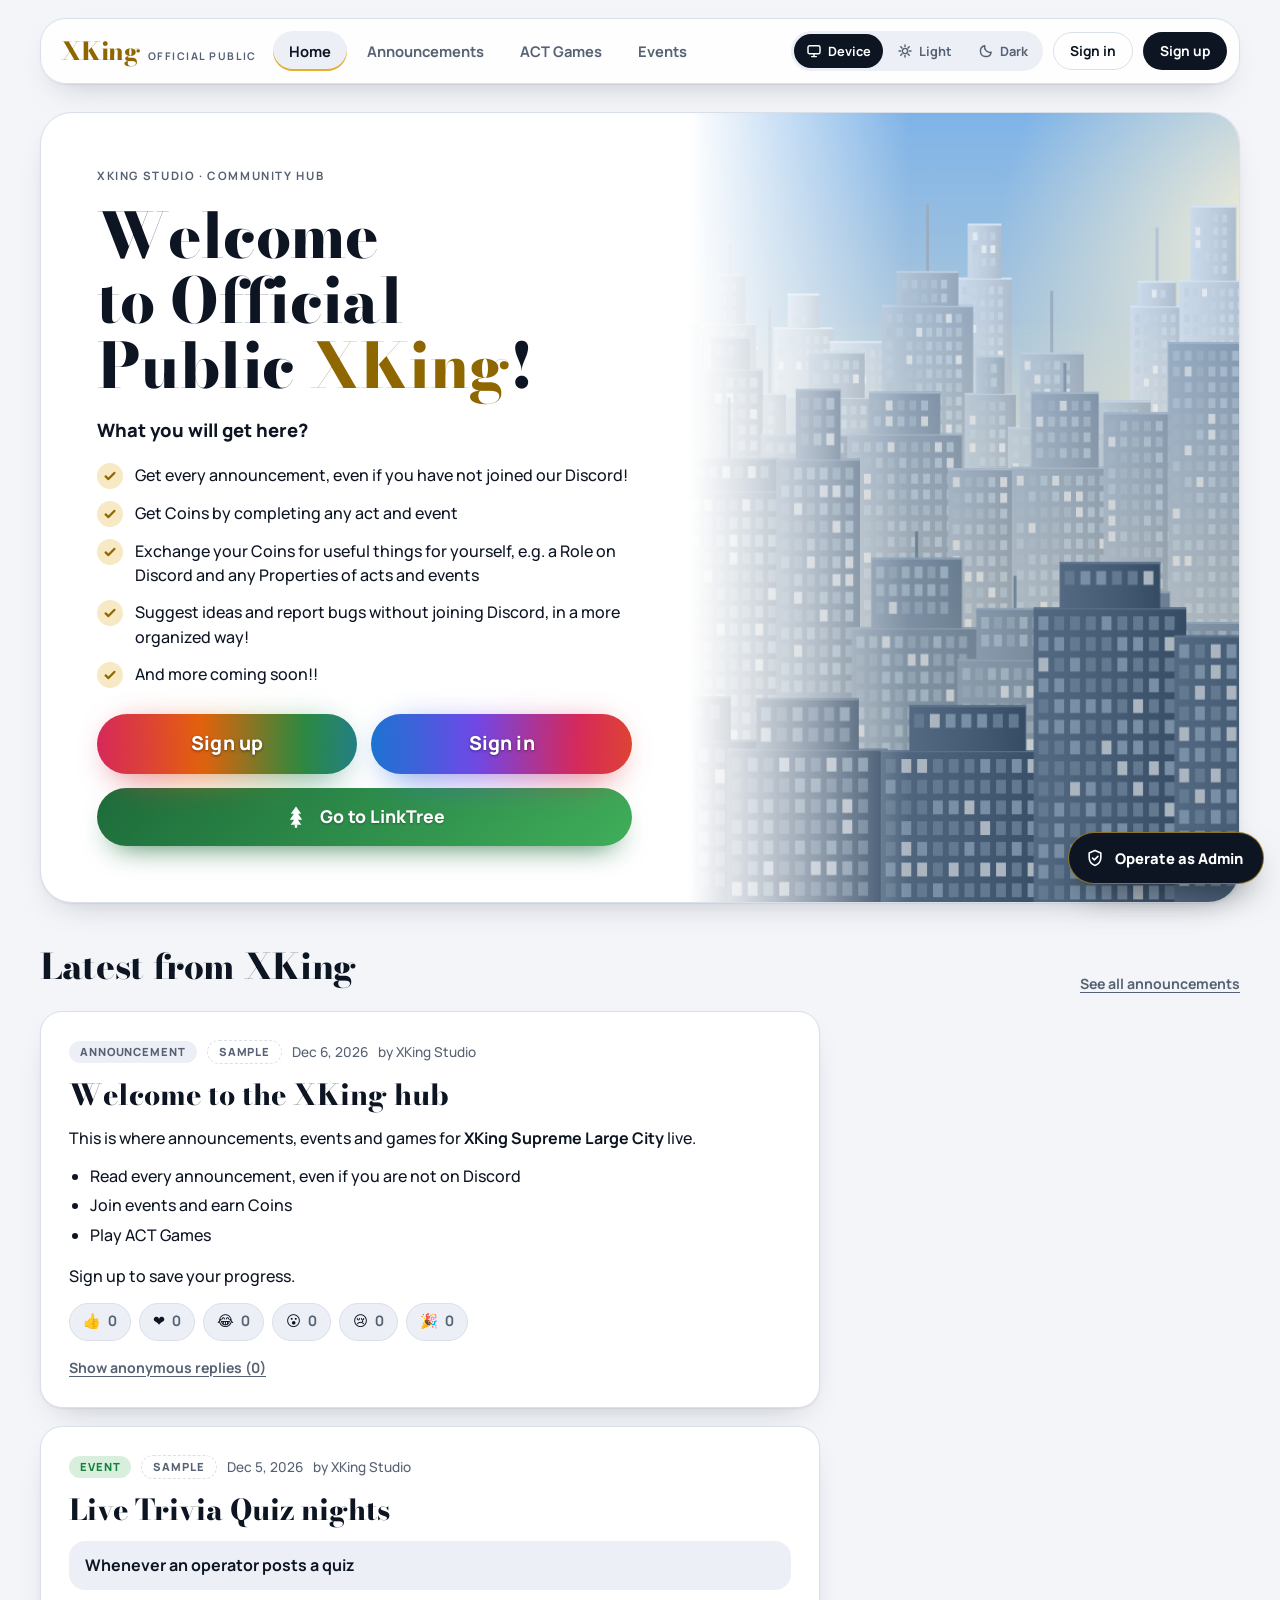
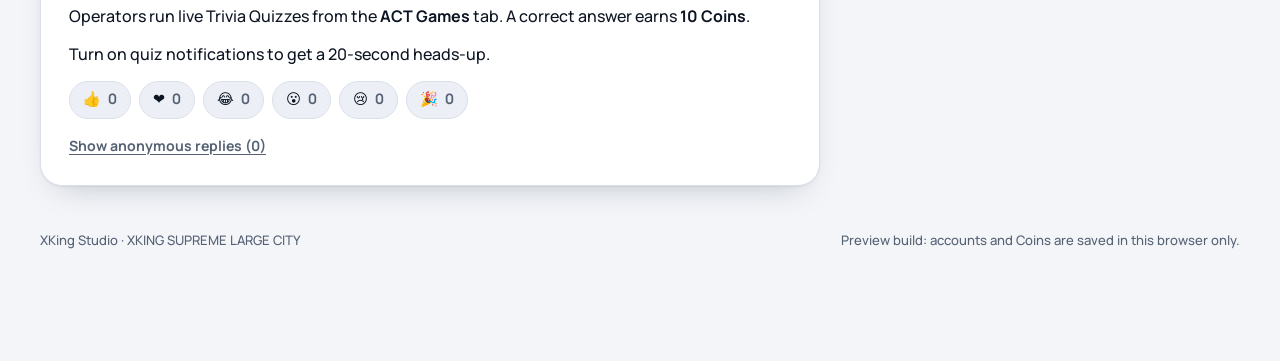
==== index.html @ 58762aed "Add files via upload" ====
<!doctype html>
<html lang="en">
<head>
<meta charset="utf-8">
<meta name="viewport" content="width=device-width, initial-scale=1, viewport-fit=cover">
<title>XKing Official Public</title>
<script>try{var t=localStorage.getItem('xk1.theme');if(t==='light'||t==='dark')document.documentElement.setAttribute('data-theme',t)}catch(e){}</script>
<link rel="preconnect" href="https://fonts.googleapis.com">
<link rel="preconnect" href="https://fonts.gstatic.com" crossorigin>
<link rel="stylesheet" href="https://fonts.googleapis.com/css2?family=Bodoni+Moda:opsz,wght@6..96,700;6..96,800&family=Manrope:wght@500;600;700;800&display=swap">
<link rel="stylesheet" href="style.css">
</head>
<body>
<div class="wrap">
  <header class="topbar">
    <a class="brand" href="index.html"><span class="gold">XKing</span><small>Official Public</small></a>
    <nav class="nav" id="nav" aria-label="Main"></nav>
    <div class="topbar-right">
      <div id="themeHost"></div>
      <div class="acct" id="acctArea"></div>
    </div>
  </header>
  <main id="view" tabindex="-1"></main>
  <footer class="foot">
    <span>XKing Studio &middot; XKING SUPREME LARGE CITY</span>
    <span>Preview build: accounts and Coins are saved in this browser only.</span>
  </footer>
</div>
<script src="app.js"></script>
<script src="home.js"></script>
</body>
</html>
---- style.css ----
/* XKing Core - Layout: a floating sticky top bar over one 1120px column.
   Guest home is a split hero (copy left, city skyline right). The dashboard is a greeting strip,
   tabs, then stacked cards. Pill buttons, 22px cards, hairline borders, soft shadows. */

:root {
  --bg: #F3F5F9;
  --surface: #FFFFFF;
  --surface-2: #ECEFF5;
  --fg: #0D1523;
  --muted: #566274;
  --line: #DAE0EA;
  --gold: #8F6700;
  --gold-fill: #E3B02A;
  --primary: #0D1523;
  --on-primary: #FFFFFF;
  --ok: #17803F;
  --bad: #C0283A;
  --on-ok: #FFFFFF;
  --on-bad: #FFFFFF;
  --tree-a: #1D6B3A;
  --tree-b: #3FAE5A;
  --shadow: 0 1px 2px rgba(13, 21, 35, .06), 0 14px 34px -18px rgba(13, 21, 35, .28);

  --f-display: "Bodoni Moda", "Didot", "Bodoni 72", Georgia, serif;
  --f-body: "Manrope", "Segoe UI", system-ui, -apple-system, "Helvetica Neue", Arial, sans-serif;
  --r-card: 22px;
  --r-field: 14px;
}
@media (prefers-color-scheme: dark) {
  :root:not([data-theme="light"]) {
    --bg: #090E16;
    --surface: #121A26;
    --surface-2: #1A2433;
    --fg: #F2F0EA;
    --muted: #9AA6B6;
    --line: #243247;
    --gold: #E4B63A;
    --gold-fill: #E4B63A;
    --primary: #E4B63A;
    --on-primary: #1A1405;
    --ok: #4FD08A;
    --on-ok: #04200F;
    --on-bad: #2A0509;
    --bad: #FF6B77;
    --tree-a: #1E7A43;
    --tree-b: #43B85C;
    --shadow: 0 1px 2px rgba(0, 0, 0, .4), 0 18px 40px -20px rgba(0, 0, 0, .7);
    color-scheme: dark;
  }
}
:root[data-theme="dark"] {
  --bg: #090E16;
  --surface: #121A26;
  --surface-2: #1A2433;
  --fg: #F2F0EA;
  --muted: #9AA6B6;
  --line: #243247;
  --gold: #E4B63A;
  --gold-fill: #E4B63A;
  --primary: #E4B63A;
  --on-primary: #1A1405;
  --ok: #4FD08A;
    --on-ok: #04200F;
    --on-bad: #2A0509;
  --bad: #FF6B77;
  --tree-a: #1E7A43;
  --tree-b: #43B85C;
  --shadow: 0 1px 2px rgba(0, 0, 0, .4), 0 18px 40px -20px rgba(0, 0, 0, .7);
  color-scheme: dark;
}

* { box-sizing: border-box; }
html { -webkit-text-size-adjust: 100%; }
body {
  margin: 0;
  background: var(--bg);
  color: var(--fg);
  font: 500 16px/1.55 var(--f-body);
  padding-block: 18px 110px;
  padding-left: max(16px, env(safe-area-inset-left, 0px));
  padding-right: max(16px, env(safe-area-inset-right, 0px));
  transition: background .3s, color .3s;
}
body::before {
  content: "";
  position: fixed;
  inset: 0 0 auto;
  height: env(safe-area-inset-top, 0px);
  z-index: 70;
  background: var(--bg);
}
a { color: inherit; }
h1, h2, h3, h4, h5, h6 { margin: 0; text-wrap: balance; }
p { margin: 0; }
button, input, select, textarea { font: inherit; color: inherit; }
:focus-visible { outline: 3px solid var(--gold-fill); outline-offset: 2px; }
[hidden] { display: none !important; }
.display { font-family: var(--f-display); font-weight: 800; letter-spacing: -.01em; }
.gold { color: var(--gold); }
.muted { color: var(--muted); }
.wrap { width: 100%; max-width: 1200px; margin: 0 auto; }
.sr-only { position: absolute; width: 1px; height: 1px; overflow: hidden; clip: rect(0 0 0 0); white-space: nowrap; }
.eyebrow { font: 700 .72rem/1.3 var(--f-body); letter-spacing: .14em; text-transform: uppercase; color: var(--muted); }
.tnum { font-variant-numeric: tabular-nums; }

/* ---------- Top bar ---------- */
.topbar {
  position: sticky;
  top: calc(env(safe-area-inset-top, 0px) + 8px);
  z-index: 50;
  display: flex;
  flex-wrap: wrap;
  align-items: center;
  gap: 10px 14px;
  padding: 10px 12px 10px 20px;
  margin-bottom: 28px;
  background: color-mix(in srgb, var(--surface) 88%, transparent);
  -webkit-backdrop-filter: blur(14px) saturate(1.2);
  backdrop-filter: blur(14px) saturate(1.2);
  border: 1px solid var(--line);
  border-radius: 26px;
  box-shadow: var(--shadow);
}
.brand { display: inline-flex; align-items: baseline; gap: 8px; text-decoration: none; font: 800 1.55rem/1 var(--f-display); letter-spacing: -.01em; }
.brand small { font: 700 .66rem/1 var(--f-body); letter-spacing: .14em; text-transform: uppercase; color: var(--muted); }
.nav { display: flex; gap: 4px; flex: 1 1 0; min-width: 140px; overflow-x: auto; scrollbar-width: none; padding: 2px; }
.nav::-webkit-scrollbar { display: none; }
.tab {
  flex: none;
  min-height: 40px;
  padding: 0 16px;
  border: 0;
  border-radius: 999px;
  background: transparent;
  color: var(--muted);
  font: 700 .92rem/1 var(--f-body);
  cursor: pointer;
  transition: background .2s, color .2s;
}
.tab:hover { color: var(--fg); background: var(--surface-2); }
.tab[aria-current="page"] { color: var(--fg); background: var(--surface-2); box-shadow: inset 0 -2px 0 var(--gold-fill); }
.topbar-right { display: flex; flex-wrap: wrap; align-items: center; gap: 10px; margin-left: auto; }
.acct { display: flex; align-items: center; gap: 10px; }

.theme { display: inline-flex; gap: 2px; padding: 3px; background: var(--surface-2); border-radius: 999px; }
.theme button {
  display: inline-flex; align-items: center; gap: 6px;
  min-height: 34px; padding: 0 12px;
  border: 0; border-radius: 999px; background: transparent; color: var(--muted);
  font: 700 .8rem/1 var(--f-body); cursor: pointer;
}
.theme button svg { width: 16px; height: 16px; fill: none; stroke: currentColor; stroke-width: 1.8; stroke-linecap: round; stroke-linejoin: round; flex: none; }
.theme button[aria-pressed="true"] { background: var(--primary); color: var(--on-primary); }

/* ---------- Buttons ---------- */
.btn-primary, .btn-ghost, .btn-danger {
  display: inline-flex; align-items: center; justify-content: center; gap: 8px;
  min-height: 46px; padding: 0 22px;
  border: 1px solid transparent; border-radius: 999px;
  font: 700 .95rem/1 var(--f-body); text-decoration: none; text-align: center;
  cursor: pointer; transition: transform .15s, background .2s, box-shadow .2s, border-color .2s;
}
.btn-primary { background: var(--primary); color: var(--on-primary); }
.btn-primary:hover { transform: translateY(-1px); box-shadow: 0 12px 26px -14px var(--primary); }
.btn-ghost { background: transparent; border-color: var(--line); color: var(--fg); }
.btn-ghost:hover { background: var(--surface-2); }
.btn-danger { background: var(--bad); color: var(--on-bad); }
.btn-sm { min-height: 38px; padding: 0 16px; font-size: .86rem; }
.is-danger-text { color: var(--bad); }
button[disabled], [aria-disabled="true"] { opacity: .55; cursor: not-allowed; }
.link-btn { border: 0; background: none; padding: 0; color: var(--muted); font: 700 .88rem/1.2 var(--f-body); cursor: pointer; text-decoration: underline; text-underline-offset: 3px; }
.link-btn:hover { color: var(--fg); }

/* RGB buttons: each cycles through its own colour order at its own speed */
.btn-rgb {
  position: relative; isolation: isolate;
  display: inline-flex; align-items: center; justify-content: center;
  min-height: 60px; padding: 0 30px;
  border: 0; border-radius: 999px;
  color: #fff; font: 800 1.2rem/1 var(--f-body); letter-spacing: .01em; text-decoration: none;
  text-shadow: 0 1px 3px rgba(0, 0, 0, .45);
  background-size: 200% 100%;
  cursor: pointer; transition: transform .15s;
}
.btn-rgb:hover { transform: translateY(-2px); }
.btn-rgb::before {
  content: ""; position: absolute; inset: 10px 12px -8px; z-index: -1;
  border-radius: inherit; background: inherit; background-size: inherit;
  filter: blur(16px); opacity: .55; animation: inherit;
}
.rgb-a { background-image: linear-gradient(90deg, #D6285B, #E5620B, #2B8A3E, #1C74D1, #7048E8, #D6285B); animation: rgb-shift 7s linear infinite; }
.rgb-b { background-image: linear-gradient(90deg, #1C74D1, #7048E8, #D6285B, #E5620B, #2B8A3E, #1C74D1); animation: rgb-shift 10s linear infinite reverse; }
@keyframes rgb-shift { from { background-position: 0% 50%; } to { background-position: 200% 50%; } }
.btn-tree {
  display: flex; align-items: center; justify-content: center; gap: 12px;
  width: 100%; min-height: 58px; padding: 0 26px;
  border-radius: 999px; color: #fff; text-decoration: none; text-shadow: 0 1px 2px rgba(0, 0, 0, .3);
  font: 800 1.1rem/1 var(--f-body);
  background: linear-gradient(135deg, var(--tree-a), var(--tree-b));
  box-shadow: 0 14px 30px -16px var(--tree-a);
  transition: transform .15s, box-shadow .2s;
}
.btn-tree:hover { transform: translateY(-2px); box-shadow: 0 18px 34px -14px var(--tree-b); }
.btn-tree svg { width: 24px; height: 24px; fill: #fff; flex: none; }

/* ---------- Chips, badges, avatars ---------- */
.chip { display: inline-flex; align-items: center; padding: 4px 11px; border-radius: 999px; background: var(--surface-2); color: var(--muted); font: 800 .7rem/1.2 var(--f-body); letter-spacing: .08em; text-transform: uppercase; }
.chip-event { background: color-mix(in srgb, var(--tree-b) 20%, transparent); color: var(--ok); }
.chip-sample { background: transparent; border: 1px dashed var(--line); }
.badge { display: inline-flex; align-items: center; padding: 5px 12px; border-radius: 999px; background: var(--surface-2); font: 800 .76rem/1 var(--f-body); }
.badge-vip { background: color-mix(in srgb, var(--gold-fill) 30%, transparent); color: var(--gold); }
.pill { display: inline-flex; align-items: center; gap: 6px; padding: 5px 12px; border-radius: 999px; font: 800 .78rem/1 var(--f-body); background: var(--surface-2); }
.pill-ok { background: color-mix(in srgb, var(--ok) 18%, transparent); color: var(--ok); }
.pill-bad { background: color-mix(in srgb, var(--bad) 16%, transparent); color: var(--bad); }
.avatar { flex: none; display: inline-grid; place-items: center; border-radius: 50%; object-fit: cover; background: var(--surface-2); color: var(--muted); border: 1px solid var(--line); overflow: hidden; }
.avatar svg { width: 62%; height: 62%; fill: currentColor; }
.avatar-sm { width: 40px; height: 40px; }
.avatar-md { width: 64px; height: 64px; }
.avatar-lg { width: 132px; height: 132px; }

/* ---------- Hero (guest home) ---------- */
.hero {
  position: relative; display: grid; grid-template-columns: minmax(0, 1.08fr) minmax(0, .92fr);
  min-height: 560px; overflow: hidden;
  background: var(--surface); border: 1px solid var(--line); border-radius: 32px; box-shadow: var(--shadow);
}
.hero-copy { position: relative; z-index: 1; display: flex; flex-direction: column; gap: 20px; padding: clamp(24px, 4.5vw, 56px); }
.hero-title { font-size: clamp(2.2rem, 5.2vw, 3.9rem); line-height: 1.04; }
.hero-sub { font: 800 1.15rem/1.3 var(--f-body); }
.checks { list-style: none; margin: 0; padding: 0; display: flex; flex-direction: column; gap: 12px; }
.checks li { display: grid; grid-template-columns: 26px minmax(0, 1fr); gap: 12px; align-items: start; }
.tick { width: 26px; height: 26px; display: grid; place-items: center; border-radius: 50%; background: color-mix(in srgb, var(--gold-fill) 28%, transparent); color: var(--gold); }
.tick svg { width: 14px; height: 14px; fill: none; stroke: currentColor; stroke-width: 2.6; stroke-linecap: round; stroke-linejoin: round; }
.cta-stack { display: flex; flex-direction: column; gap: 14px; margin-top: 6px; }
.cta-row { display: grid; grid-template-columns: 1fr 1fr; gap: 14px; }
.hero-visual { position: relative; min-height: 320px; }
.hero-visual canvas {
  position: absolute; inset: 0; width: 100%; height: 100%; object-fit: cover; object-position: center bottom;
  -webkit-mask-image: linear-gradient(to right, transparent 0, #000 40%);
  mask-image: linear-gradient(to right, transparent 0, #000 40%);
}

/* ---------- Dashboard bits ---------- */
.greet { display: flex; flex-wrap: wrap; align-items: center; gap: 16px 20px; padding: 20px 24px; margin-bottom: 24px; background: var(--surface); border: 1px solid var(--line); border-radius: 28px; box-shadow: var(--shadow); }
.greet-text { flex: 1 1 240px; min-width: 0; display: flex; flex-direction: column; gap: 4px; }
.greet-text h1 { font-size: clamp(1.5rem, 3.4vw, 2.1rem); line-height: 1.1; overflow-wrap: anywhere; }
.balances { display: flex; flex-wrap: wrap; gap: 12px; }
.bal { min-width: 132px; padding: 12px 18px; border-radius: 18px; background: var(--surface-2); display: flex; flex-direction: column; gap: 2px; }
.bal span { font: 700 .74rem/1.2 var(--f-body); letter-spacing: .1em; text-transform: uppercase; color: var(--muted); }
.bal strong { font: 800 1.6rem/1.1 var(--f-body); font-variant-numeric: tabular-nums; }
.bal-gold strong { color: var(--gold); }
.guest-note { display: flex; flex-wrap: wrap; align-items: center; justify-content: space-between; gap: 14px; padding: 16px 20px; margin-bottom: 24px; border: 1px dashed var(--line); border-radius: 20px; background: var(--surface); }
.guest-note div:first-child { display: flex; flex-direction: column; gap: 2px; flex: 1 1 260px; min-width: 0; }
.guest-note span { color: var(--muted); font-size: .92rem; }
.guest-actions { display: flex; gap: 10px; flex-wrap: wrap; }
.section-head { display: flex; flex-wrap: wrap; align-items: end; justify-content: space-between; gap: 8px 16px; margin-bottom: 18px; }
.section-head h2 { font-size: clamp(1.6rem, 3.4vw, 2.2rem); }
.section-gap { margin-top: 36px; }
.empty { padding: 26px; text-align: center; color: var(--muted); border: 1px dashed var(--line); border-radius: 20px; }

/* ---------- Feed ---------- */
.feed { display: flex; flex-direction: column; gap: 18px; max-width: 780px; }
.post { display: flex; flex-direction: column; gap: 14px; padding: clamp(18px, 3vw, 28px); background: var(--surface); border: 1px solid var(--line); border-radius: var(--r-card); box-shadow: var(--shadow); }
.post-head { display: flex; flex-wrap: wrap; align-items: center; gap: 8px 10px; color: var(--muted); font-size: .85rem; }
.post-head .push { margin-left: auto; }
.post-title { font: 800 clamp(1.35rem, 2.6vw, 1.8rem)/1.2 var(--f-display); overflow-wrap: anywhere; }
.event-meta { display: flex; flex-wrap: wrap; align-items: center; gap: 10px 16px; padding: 12px 16px; border-radius: 16px; background: var(--surface-2); }
.event-meta span { font-weight: 700; flex: 1 1 200px; min-width: 0; overflow-wrap: anywhere; }
.md { overflow-wrap: anywhere; }
.md > * + * { margin-top: .8em; }
.md h4 { font: 800 1.25rem/1.25 var(--f-body); }
.md h5 { font: 800 1.1rem/1.3 var(--f-body); }
.md h6 { font: 800 .95rem/1.3 var(--f-body); letter-spacing: .06em; text-transform: uppercase; color: var(--muted); }
.md ul, .md ol { padding-left: 1.3em; }
.md li + li { margin-top: .3em; }
.md blockquote { padding: 2px 0 2px 16px; border-left: 3px solid var(--gold-fill); color: var(--muted); }
.md code { padding: 2px 6px; border-radius: 6px; background: var(--surface-2); font: 600 .88em ui-monospace, "SF Mono", Consolas, monospace; }
.md pre { overflow-x: auto; padding: 14px 16px; border-radius: 14px; background: var(--surface-2); }
.md pre code { padding: 0; background: none; }
.md a { color: var(--gold); text-underline-offset: 3px; }
.md hr { border: 0; border-top: 1px solid var(--line); }
.reacts { display: flex; flex-wrap: wrap; gap: 8px; }
.react { display: inline-flex; align-items: center; gap: 7px; min-height: 38px; padding: 0 13px; border-radius: 999px; border: 1px solid var(--line); background: var(--surface-2); font: 700 .9rem/1 var(--f-body); cursor: pointer; transition: transform .12s, border-color .2s; }
.react:hover { transform: translateY(-1px); border-color: var(--gold-fill); }
.react[aria-pressed="true"] { border-color: var(--gold-fill); background: color-mix(in srgb, var(--gold-fill) 24%, transparent); }
.react .count { font-variant-numeric: tabular-nums; color: var(--muted); }
.replies { display: flex; flex-direction: column; gap: 10px; padding-top: 12px; border-top: 1px solid var(--line); }
.reply { display: grid; grid-template-columns: 34px minmax(0, 1fr) auto; gap: 12px; align-items: start; padding: 12px 14px; border-radius: 16px; background: var(--surface-2); }
.reply .avatar { width: 34px; height: 34px; }
.reply strong { font-size: .85rem; }
.reply time { color: var(--muted); font-size: .78rem; margin-left: 6px; }
.reply p { overflow-wrap: anywhere; white-space: pre-wrap; }
.reply-form { display: flex; flex-direction: column; gap: 10px; }
.lock-note { display: flex; gap: 10px; align-items: center; color: var(--muted); font-size: .9rem; }
.lock-note svg { width: 18px; height: 18px; flex: none; fill: none; stroke: currentColor; stroke-width: 1.8; stroke-linecap: round; stroke-linejoin: round; }

/* ---------- Forms ---------- */
.field { display: flex; flex-direction: column; gap: 6px; }
.field label { font: 700 .86rem/1.2 var(--f-body); }
.req { color: var(--bad); }
.hint { color: var(--muted); font-size: .82rem; }
input[type="text"], input[type="email"], input[type="password"], input[type="number"], input[type="url"], input[type="search"], select, textarea {
  width: 100%; min-height: 50px; padding: 12px 16px;
  border: 1.5px solid var(--line); border-radius: var(--r-field); background: var(--surface); color: var(--fg);
  transition: border-color .2s, box-shadow .2s;
}
textarea { min-height: 96px; resize: vertical; line-height: 1.5; }
input:focus, select:focus, textarea:focus { outline: none; border-color: var(--gold-fill); box-shadow: 0 0 0 4px color-mix(in srgb, var(--gold-fill) 28%, transparent); }
.input-wrap { position: relative; }
.input-wrap input { padding-right: 76px; }
.input-wrap button { position: absolute; right: 8px; top: 50%; transform: translateY(-50%); min-height: 34px; padding: 0 12px; border: 0; border-radius: 999px; background: var(--surface-2); font: 700 .78rem/1 var(--f-body); cursor: pointer; }
.form-error { padding: 10px 14px; border-radius: 12px; background: color-mix(in srgb, var(--bad) 14%, transparent); color: var(--bad); font-weight: 700; font-size: .9rem; }
.form-stack { display: flex; flex-direction: column; gap: 16px; }
.switch { display: inline-flex; align-items: center; gap: 12px; cursor: pointer; font-weight: 700; font-size: .92rem; }
.switch input { position: absolute; opacity: 0; width: 1px; height: 1px; }
.switch .track { position: relative; width: 46px; height: 26px; flex: none; border-radius: 999px; background: var(--line); transition: background .2s; }
.switch .track::after { content: ""; position: absolute; top: 3px; left: 3px; width: 20px; height: 20px; border-radius: 50%; background: #fff; box-shadow: 0 1px 3px rgba(0, 0, 0, .3); transition: transform .2s; }
.switch input:checked + .track { background: var(--ok); }
.switch input:checked + .track::after { transform: translateX(20px); }
.switch input:focus-visible + .track { outline: 3px solid var(--gold-fill); outline-offset: 2px; }
.meter { height: 6px; border-radius: 999px; background: var(--surface-2); overflow: hidden; }
.meter i { display: block; height: 100%; width: 0; border-radius: inherit; background: var(--bad); transition: width .25s, background .25s; }

/* ---------- Games ---------- */
.games-grid { display: grid; grid-template-columns: repeat(auto-fit, minmax(min(100%, 340px), 1fr)); gap: 18px; }
.game-card { position: relative; display: flex; flex-direction: column; gap: 16px; padding: clamp(20px, 3vw, 28px); background: var(--surface); border: 1px solid var(--line); border-radius: var(--r-card); box-shadow: var(--shadow); min-width: 0; }
.game-card h2 { font-size: 1.9rem; line-height: 1.1; }
.game-card header { display: flex; flex-direction: column; gap: 8px; align-items: flex-start; }
.state { display: flex; flex-direction: column; gap: 10px; padding: 18px; border-radius: 18px; background: var(--surface-2); }
.state .big { font: 800 clamp(1.1rem, 3vw, 1.4rem)/1.3 var(--f-body); }
.state .big b { color: var(--gold); font-variant-numeric: tabular-nums; }
.quiz-q { font: 800 1.2rem/1.4 var(--f-body); white-space: pre-wrap; overflow-wrap: anywhere; }
.answer-form { display: flex; flex-wrap: wrap; gap: 10px; }
.answer-form .field { flex: 1 1 220px; }
.is-soon { overflow: hidden; min-height: 240px; justify-content: center; cursor: not-allowed; }
.soon-blur { display: flex; flex-direction: column; gap: 12px; filter: blur(3px); opacity: .55; user-select: none; }
.soon-label { position: absolute; inset: 0; display: grid; place-items: center; font: 800 1.5rem/1 var(--f-display); letter-spacing: .01em; text-shadow: 0 2px 14px var(--surface); }

/* ---------- Account settings ---------- */
.settings { display: grid; grid-template-columns: 250px minmax(0, 1fr); gap: 22px; align-items: start; }
.side-tabs { display: flex; flex-direction: column; gap: 6px; padding: 10px; background: var(--surface); border: 1px solid var(--line); border-radius: var(--r-card); }
.side-tab { min-height: 46px; padding: 0 16px; border: 0; border-radius: 14px; background: transparent; text-align: left; font: 700 .95rem/1 var(--f-body); cursor: pointer; }
.side-tab:hover { background: var(--surface-2); }
.side-tab[aria-current="true"] { background: var(--surface-2); box-shadow: inset 3px 0 0 var(--gold-fill); }
.panel { display: flex; flex-direction: column; gap: 18px; padding: clamp(18px, 3vw, 30px); background: var(--surface); border: 1px solid var(--line); border-radius: var(--r-card); box-shadow: var(--shadow); min-width: 0; }
.panel h2 { font-size: 1.7rem; }
.photo-row { display: flex; flex-wrap: wrap; align-items: center; gap: 18px 24px; }
.photo-actions { display: flex; flex-wrap: wrap; gap: 10px; }
.file-btn { position: relative; overflow: hidden; }
.file-btn input { position: absolute; inset: 0; opacity: 0; cursor: pointer; font-size: 0; }
.crop-wrap { display: flex; flex-wrap: wrap; gap: 20px 28px; align-items: flex-start; }
.crop { position: relative; width: 280px; height: 280px; max-width: 100%; overflow: hidden; border-radius: 24px; background: var(--surface-2); touch-action: none; cursor: grab; flex: none; }
.crop:active { cursor: grabbing; }
.crop img { position: absolute; max-width: none; user-select: none; -webkit-user-drag: none; pointer-events: none; }
.crop-ring { position: absolute; inset: 0; border-radius: 50%; border: 2px solid #fff; box-shadow: 0 0 0 999px rgba(8, 12, 20, .55); pointer-events: none; }
.crop-side { display: flex; flex-direction: column; gap: 14px; flex: 1 1 220px; min-width: 0; }
.prev { position: relative; width: 72px; height: 72px; overflow: hidden; border-radius: 50%; border: 1px solid var(--line); background: var(--surface-2); }
.prev img { position: absolute; max-width: none; }
input[type="range"] { width: 100%; accent-color: var(--gold-fill); }
.rows { display: flex; flex-direction: column; gap: 10px; }
.row { display: flex; flex-wrap: wrap; align-items: center; justify-content: space-between; gap: 12px 16px; padding: 14px 18px; border: 1px solid var(--line); border-radius: 18px; background: var(--surface); }
.row > div { min-width: 0; flex: 1 1 220px; display: flex; flex-direction: column; gap: 2px; }
.row .muted { font-size: .88rem; overflow-wrap: anywhere; }
.inv-grid { display: grid; grid-template-columns: repeat(auto-fit, minmax(min(100%, 200px), 1fr)); gap: 12px; }
.ledger { list-style: none; margin: 0; padding: 0; display: flex; flex-direction: column; gap: 8px; }
.ledger li { display: flex; flex-wrap: wrap; justify-content: space-between; gap: 6px 14px; padding: 10px 14px; border-radius: 14px; background: var(--surface-2); font-size: .92rem; }
.ledger .pos { color: var(--ok); font-weight: 800; }
.ledger .neg { color: var(--bad); font-weight: 800; }

/* ---------- Admin ---------- */
.subtabs { display: flex; flex-wrap: wrap; gap: 8px; margin-bottom: 18px; }
.subtab { min-height: 42px; padding: 0 18px; border: 1px solid var(--line); border-radius: 999px; background: var(--surface); font: 700 .9rem/1 var(--f-body); cursor: pointer; }
.subtab[aria-current="true"] { background: var(--primary); color: var(--on-primary); border-color: transparent; }
.warn-box { padding: 12px 16px; border-radius: 14px; background: color-mix(in srgb, var(--gold-fill) 18%, transparent); font-size: .9rem; }
.editor { display: grid; grid-template-columns: minmax(0, 1fr) minmax(0, 1fr); gap: 16px; }
.toolbar { display: flex; flex-wrap: wrap; gap: 6px; margin-bottom: 8px; }
.toolbar button { min-width: 40px; min-height: 38px; padding: 0 10px; border: 1px solid var(--line); border-radius: 10px; background: var(--surface-2); font: 800 .88rem/1 var(--f-body); cursor: pointer; }
.toolbar button:hover { border-color: var(--gold-fill); }
.preview { min-height: 160px; padding: 14px 16px; border: 1.5px dashed var(--line); border-radius: var(--r-field); background: var(--surface); }
.preview-title { font: 700 .74rem/1 var(--f-body); letter-spacing: .12em; text-transform: uppercase; color: var(--muted); margin-bottom: 8px; }
.seg { display: inline-flex; gap: 2px; padding: 3px; background: var(--surface-2); border-radius: 999px; }
.seg label { cursor: pointer; }
.seg input { position: absolute; opacity: 0; width: 1px; height: 1px; }
.seg span { display: inline-flex; align-items: center; min-height: 36px; padding: 0 16px; border-radius: 999px; font: 700 .88rem/1 var(--f-body); color: var(--muted); }
.seg input:checked + span { background: var(--primary); color: var(--on-primary); }
.seg input:focus-visible + span { outline: 3px solid var(--gold-fill); outline-offset: 2px; }
.acct-row { display: flex; flex-wrap: wrap; align-items: center; gap: 12px 18px; padding: 14px 16px; border: 1px solid var(--line); border-radius: 18px; background: var(--surface); }
.acct-who { flex: 1 1 200px; min-width: 0; display: flex; flex-direction: column; }
.acct-who .muted { font-size: .85rem; overflow-wrap: anywhere; }
.acct-num { display: flex; flex-direction: column; min-width: 56px; }
.acct-num span { font: 700 .68rem/1.2 var(--f-body); letter-spacing: .1em; text-transform: uppercase; color: var(--muted); }
.acct-num strong { font-variant-numeric: tabular-nums; }
.acct-actions { margin-left: auto; display: flex; flex-wrap: wrap; gap: 8px; }
.audit { list-style: none; margin: 0; padding: 0; display: flex; flex-direction: column; gap: 6px; max-height: 320px; overflow-y: auto; }
.audit li { display: flex; flex-wrap: wrap; gap: 4px 12px; padding: 8px 12px; border-radius: 12px; background: var(--surface-2); font-size: .86rem; }
.audit time { color: var(--muted); }
.stack { display: flex; flex-direction: column; gap: 18px; }

/* ---------- Modal, toasts, admin button ---------- */
.overlay { position: fixed; inset: 0; z-index: 100; display: grid; place-items: center; padding: 16px; background: rgba(5, 8, 14, .62); -webkit-backdrop-filter: blur(4px); backdrop-filter: blur(4px); animation: fade .18s ease; }
.modal { width: 100%; max-width: 460px; max-height: calc(100% - 16px); overflow-y: auto; display: flex; flex-direction: column; gap: 14px; padding: 26px; background: var(--surface); border: 1px solid var(--line); border-radius: 26px; box-shadow: 0 30px 80px -20px rgba(0, 0, 0, .6); animation: rise .22s ease; }
.modal h2 { font-size: 1.7rem; }
.modal form { display: flex; flex-direction: column; gap: 14px; }
.modal-msg { color: var(--muted); }
.modal-actions { display: flex; flex-wrap: wrap; justify-content: flex-end; gap: 10px; }
@keyframes fade { from { opacity: 0; } to { opacity: 1; } }
@keyframes rise { from { opacity: 0; transform: translateY(10px) scale(.98); } to { opacity: 1; transform: none; } }
.toasts { position: fixed; left: 50%; transform: translateX(-50%); bottom: calc(86px + env(safe-area-inset-bottom, 0px)); z-index: 90; width: min(440px, calc(100% - 32px)); display: flex; flex-direction: column; gap: 8px; pointer-events: none; }
.toast { padding: 13px 18px; border-radius: 16px; background: var(--primary); color: var(--on-primary); font-weight: 700; box-shadow: 0 14px 34px -12px rgba(0, 0, 0, .5); animation: rise .22s ease; }
.toast.is-error { background: var(--bad); color: var(--on-bad); }
.toast.is-ok { background: var(--ok); color: var(--on-ok); }
.admin-fab {
  position: fixed; z-index: 60;
  right: max(16px, env(safe-area-inset-right, 0px)); bottom: calc(16px + env(safe-area-inset-bottom, 0px));
  display: inline-flex; align-items: center; gap: 10px; min-height: 52px; padding: 0 20px 0 16px;
  border: 1px solid color-mix(in srgb, var(--gold-fill) 60%, transparent); border-radius: 999px;
  background: var(--primary); color: var(--on-primary);
  font: 800 .92rem/1 var(--f-body); box-shadow: 0 16px 36px -14px rgba(0, 0, 0, .6); cursor: pointer;
}
.admin-fab svg { width: 20px; height: 20px; fill: none; stroke: currentColor; stroke-width: 1.9; stroke-linecap: round; stroke-linejoin: round; }
.admin-fab[data-on="1"] { background: var(--gold-fill); color: #1A1405; }
.foot { margin-top: 44px; display: flex; flex-wrap: wrap; justify-content: space-between; gap: 8px 20px; color: var(--muted); font-size: .82rem; }
.foot a { text-underline-offset: 3px; }

/* ---------- Auth pages ---------- */
.auth-page { position: relative; isolation: isolate; }
.auth-sky { position: absolute; left: 0; right: 0; top: 0; width: 100%; height: 360px; z-index: -1; object-fit: cover; object-position: center bottom; -webkit-mask-image: linear-gradient(to bottom, #000 25%, transparent 100%); mask-image: linear-gradient(to bottom, #000 25%, transparent 100%); }
.auth-top { display: flex; flex-wrap: wrap; align-items: center; justify-content: space-between; gap: 12px; margin-bottom: clamp(24px, 6vw, 64px); }
.auth-card { width: 100%; max-width: 460px; margin: 0 auto; display: flex; flex-direction: column; gap: 20px; padding: clamp(22px, 4vw, 36px); background: color-mix(in srgb, var(--surface) 94%, transparent); border: 1px solid var(--line); border-radius: 30px; box-shadow: var(--shadow); }
.auth-card h1 { font-size: 2.2rem; line-height: 1.1; }
.divider { display: flex; align-items: center; gap: 12px; color: var(--muted); font-size: .84rem; font-weight: 700; }
.divider::before, .divider::after { content: ""; flex: 1; height: 1px; background: var(--line); }
.provider-row { display: grid; grid-template-columns: 1fr 1fr; gap: 10px; }
.auth-switch { text-align: center; color: var(--muted); }
.auth-switch a { color: var(--fg); font-weight: 800; text-underline-offset: 3px; }

/* ---------- Responsive ---------- */
@media (max-width: 1180px) {
  .nav { order: 3; flex-basis: 100%; }
}
@media (max-width: 860px) {
  .hero { grid-template-columns: 1fr; min-height: 0; }
  .hero-visual { order: -1; min-height: 0; height: 200px; }
  .hero-visual canvas { -webkit-mask-image: linear-gradient(to bottom, #000 50%, transparent); mask-image: linear-gradient(to bottom, #000 50%, transparent); }
  .settings { grid-template-columns: 1fr; }
  .side-tabs { flex-direction: row; overflow-x: auto; }
  .side-tab { flex: none; }
  .editor { grid-template-columns: 1fr; }
}
@media (max-width: 560px) {
  .theme button .lbl { display: none; }
  .theme button { padding: 0 11px; }
  .lbl-long { display: none; }
  .cta-row { grid-template-columns: 1fr; }
  .topbar { padding-left: 16px; }
  .provider-row { grid-template-columns: 1fr; }
  .admin-fab span { max-width: 130px; line-height: 1.15; }
  .brand small { display: none; }
}
@media (prefers-reduced-motion: reduce) {
  *, *::before, *::after { animation: none !important; transition: none !important; }
  .btn-rgb { background-position: 0 50%; }
}
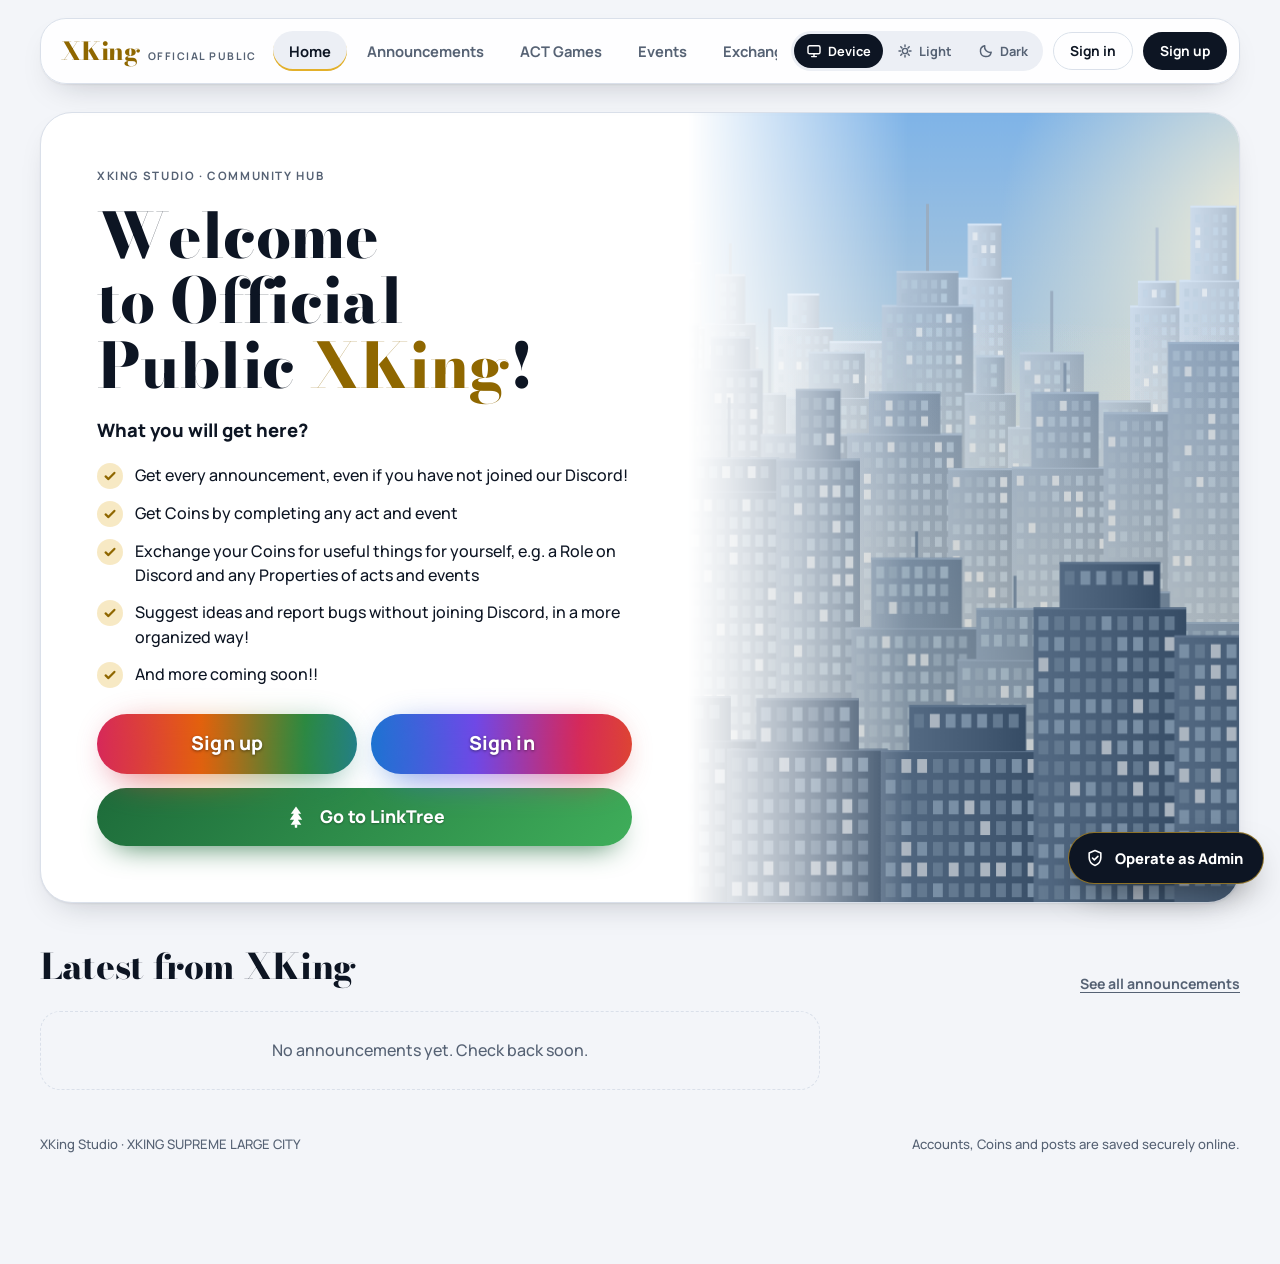
==== commit 060bd6d8: "Add files via upload" ====
--- a/index.html
+++ b/index.html
@@ -23,9 +23,11 @@
   <main id="view" tabindex="-1"></main>
   <footer class="foot">
     <span>XKing Studio &middot; XKING SUPREME LARGE CITY</span>
-    <span>Preview build: accounts and Coins are saved in this browser only.</span>
+    <span>Accounts, Coins and posts are saved securely online.</span>
   </footer>
 </div>
+<script src="vendor/supabase.js"></script>
+<script src="config.js"></script>
 <script src="app.js"></script>
 <script src="home.js"></script>
 </body>
--- a/style.css
+++ b/style.css
@@ -461,3 +461,33 @@
   *, *::before, *::after { animation: none !important; transition: none !important; }
   .btn-rgb { background-position: 0 50%; }
 }
+
+/* ---- connected build additions ---- */
+.provider-stack { display: flex; flex-direction: column; gap: 8px; }
+.btn-discord { position: relative; display: flex; align-items: center; justify-content: center; gap: 10px; width: 100%; min-height: 52px; padding: 12px 18px; border: 0; border-radius: 999px; background: #5865F2; color: #fff; font: 800 1rem/1 var(--f-body); cursor: pointer; transition: filter .15s, transform .15s; }
+.btn-discord:hover { filter: brightness(1.08); }
+.btn-discord:active { transform: translateY(1px); }
+.btn-discord:focus-visible { outline: 3px solid var(--gold-fill); outline-offset: 3px; }
+.btn-discord:disabled { opacity: .6; cursor: progress; }
+.btn-discord .dc-ico svg { width: 22px; height: 22px; display: block; }
+.rec-tag { font-style: normal; font-weight: 800; font-size: .68rem; letter-spacing: .04em; text-transform: uppercase; padding: 4px 8px; border-radius: 999px; background: #fff; color: #3B45C9; }
+.warn-red { padding: 14px 16px; border-radius: 14px; border: 1px solid var(--bad); background: color-mix(in srgb, var(--bad) 12%, transparent); color: var(--fg); }
+.warn-red strong { display: block; color: var(--bad); margin-bottom: 4px; }
+.warn-red p { margin: 0; font-size: .92rem; line-height: 1.5; }
+.provider-row .btn-ghost[disabled] { opacity: .55; cursor: not-allowed; }
+.shop-grid { display: grid; grid-template-columns: repeat(auto-fill, minmax(260px, 1fr)); gap: 16px; }
+.shop-card { display: flex; flex-direction: column; gap: 10px; align-items: flex-start; }
+.shop-card h3 { margin: 0; }
+.price { font-weight: 800; font-size: 1.1rem; margin: 0; }
+.pre { white-space: pre-wrap; overflow-wrap: anywhere; margin: 6px 0; }
+.sel-sm { min-height: 36px; padding: 4px 10px; border-radius: 10px; border: 1px solid var(--line); background: var(--surface); color: var(--fg); font: 600 .88rem var(--f-body); }
+.wait-dots span { animation: wd 1.2s infinite; }
+.wait-dots span:nth-child(2) { animation-delay: .2s; }
+.wait-dots span:nth-child(3) { animation-delay: .4s; }
+@keyframes wd { 0%, 60%, 100% { opacity: .2; } 30% { opacity: 1; } }
+@media (prefers-reduced-motion: reduce) { .wait-dots span { animation: none; } }
+.acct-actions { flex-wrap: wrap; }
+.auth-top .brand { padding: 8px 14px; border-radius: 999px; background: color-mix(in srgb, var(--surface) 82%, transparent); -webkit-backdrop-filter: blur(8px); backdrop-filter: blur(8px); }
+.auth-top .brand small { color: var(--fg); opacity: .75; }
+.auth-page { padding-bottom: 96px; }
+.provider-row { grid-template-columns: 1fr; }
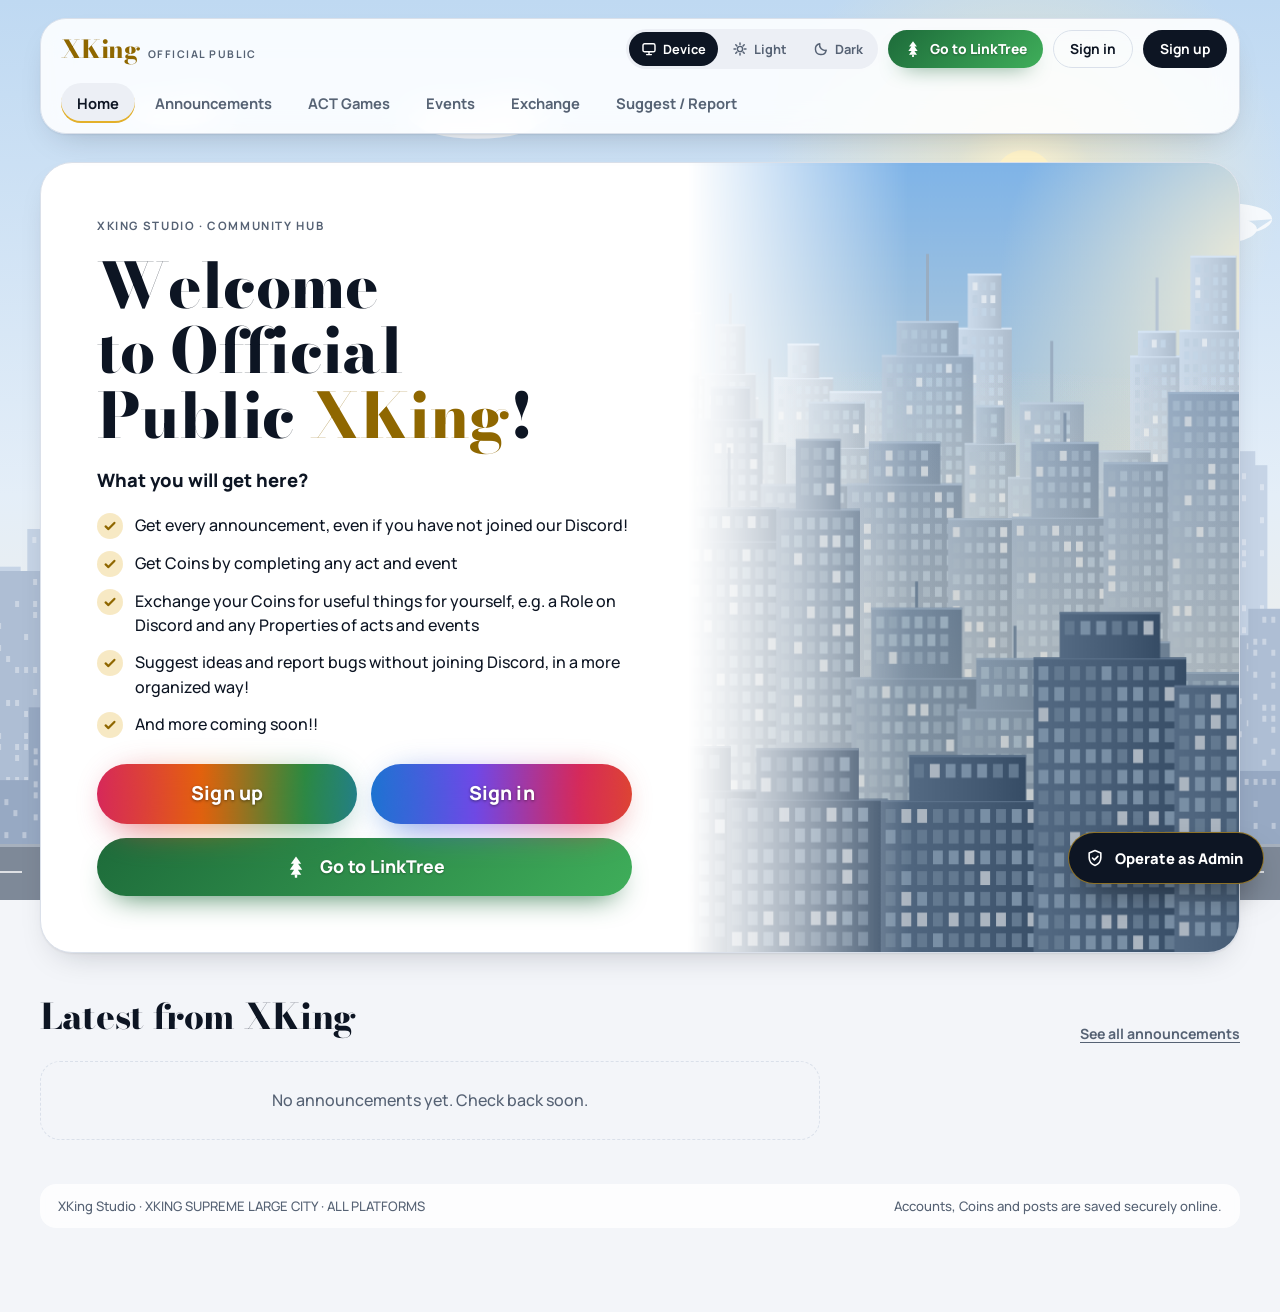
==== commit f16caa29: "Add files via upload" ====
--- a/index.html
+++ b/index.html
@@ -22,7 +22,7 @@
   </header>
   <main id="view" tabindex="-1"></main>
   <footer class="foot">
-    <span>XKing Studio &middot; XKING SUPREME LARGE CITY</span>
+    <span>XKing Studio &middot; XKING SUPREME LARGE CITY &middot; ALL PLATFORMS</span>
     <span>Accounts, Coins and posts are saved securely online.</span>
   </footer>
 </div>
--- a/style.css
+++ b/style.css
@@ -491,3 +491,75 @@
 .auth-top .brand small { color: var(--fg); opacity: .75; }
 .auth-page { padding-bottom: 96px; }
 .provider-row { grid-template-columns: 1fr; }
+
+/* Header: tabs always get their own full row and wrap, so none are ever hidden or need sideways scrolling. */
+.topbar { flex-wrap: wrap; }
+.nav { order: 3; flex: 1 1 100%; flex-wrap: wrap; overflow: visible; min-width: 0; padding: 4px 0 0; }
+.tab { flex: 0 0 auto; }
+body { padding-bottom: 84px; }
+
+/* ---- living city backdrop ---- */
+#cityBackdrop { position: fixed; inset: 0; width: 100%; height: 100%; z-index: -1; pointer-events: none; display: block; }
+.auth-sky { display: none !important; }
+.foot { background: color-mix(in srgb, var(--surface) 78%, transparent); -webkit-backdrop-filter: blur(8px); backdrop-filter: blur(8px); border-radius: 16px; padding: 12px 18px; }
+.slots { list-style: none; margin: 0; padding: 0; display: grid; grid-template-columns: repeat(3, 1fr); gap: 8px; }
+.slots li { display: flex; flex-direction: column; gap: 2px; padding: 10px 12px; border-radius: 14px; border: 1px dashed var(--line); background: var(--surface-2); min-width: 0; }
+.slots li.is-won { border-style: solid; border-color: var(--gold-fill); }
+.slot-place { font-size: .72rem; font-weight: 800; letter-spacing: .08em; text-transform: uppercase; color: var(--muted); }
+.slot-name { font-weight: 800; overflow: hidden; text-overflow: ellipsis; white-space: nowrap; }
+.slot-coins { font-weight: 800; color: var(--gold); }
+
+/* ---- LinkTree button in the header ---- */
+.btn-tree-sm { display: inline-flex; align-items: center; gap: 8px; min-height: 38px; padding: 0 16px; border-radius: 999px; color: #fff; text-decoration: none; font: 800 .86rem/1 var(--f-body); text-shadow: 0 1px 2px rgba(0,0,0,.3);
+  background: linear-gradient(135deg, var(--tree-a), var(--tree-b)); box-shadow: 0 10px 22px -14px var(--tree-a); transition: transform .15s; }
+.btn-tree-sm:hover { transform: translateY(-1px); }
+.btn-tree-sm svg { width: 18px; height: 18px; fill: #fff; flex: none; }
+
+/* ---- Shop cards, ribbons ---- */
+.chips { display: flex; flex-wrap: wrap; gap: 6px; align-items: center; }
+.chip-dev { background: color-mix(in srgb, var(--bad) 18%, transparent); color: var(--bad); }
+.shop-top { position: relative; width: 100%; }
+.shop-media { width: 100%; aspect-ratio: 16 / 10; border-radius: 16px; overflow: hidden; background: var(--surface-2); display: grid; place-items: center; }
+.shop-media img { width: 100%; height: 100%; object-fit: contain; display: block; }
+.shop-ph svg { width: 48px; height: 48px; fill: var(--muted); opacity: .5; }
+.ribbon { position: absolute; top: 12px; left: -6px; max-width: 80%; padding: 6px 14px 6px 12px; font: 800 .78rem/1.1 var(--f-body); letter-spacing: .03em; text-transform: uppercase; border-radius: 4px 999px 999px 4px; box-shadow: 0 6px 14px -6px rgba(0,0,0,.55); overflow-wrap: anywhere; }
+.ribbon::before { content: ""; position: absolute; left: 0; bottom: -6px; border-top: 6px solid rgba(0,0,0,.45); border-left: 6px solid transparent; }
+.was { color: var(--muted); font-weight: 600; }
+.off { color: var(--bad); font-size: .85em; }
+.shop-card .chips { min-height: 24px; }
+
+/* ---- Receipts ---- */
+.receipts { display: grid; grid-template-columns: repeat(auto-fill, minmax(280px, 1fr)); gap: 14px; }
+.receipt { display: flex; flex-direction: column; gap: 10px; padding: 16px 18px; background: var(--surface); border: 1.5px dashed var(--line); border-radius: 6px 6px 18px 18px; box-shadow: var(--shadow); }
+.receipt-head { display: flex; justify-content: space-between; align-items: center; gap: 8px; letter-spacing: .16em; }
+.receipt dl { margin: 0; display: flex; flex-direction: column; gap: 6px; }
+.receipt dl > div { display: flex; justify-content: space-between; gap: 12px; padding-bottom: 6px; border-bottom: 1px dotted var(--line); }
+.receipt dt { color: var(--muted); font-size: .82rem; }
+.receipt dd { margin: 0; font-weight: 700; text-align: right; overflow-wrap: anywhere; }
+.receipt .code { font-family: ui-monospace, "SF Mono", Consolas, monospace; letter-spacing: .12em; color: var(--gold); }
+.gifted { color: var(--tree-b); font-style: normal; }
+
+/* ---- Product editor ---- */
+.prod-layout { display: grid; grid-template-columns: minmax(0, 1fr) 300px; gap: 22px; align-items: start; }
+.prod-preview { position: sticky; top: 130px; }
+.two { display: grid; grid-template-columns: 1fr 1fr; gap: 12px; }
+.rgb-box { display: flex; flex-direction: column; gap: 8px; padding: 12px 14px; border: 1.5px solid var(--line); border-radius: var(--r-field); }
+.rgb-row { display: grid; grid-template-columns: 18px 1fr 36px; gap: 10px; align-items: center; font-weight: 800; }
+.rgb-row output { text-align: right; color: var(--muted); }
+.hexrow { display: flex; gap: 10px; align-items: center; }
+.hexrow input { max-width: 140px; font-family: ui-monospace, Consolas, monospace; text-transform: uppercase; }
+.swatch { width: 38px; height: 38px; border-radius: 10px; border: 1px solid var(--line); flex: none; }
+.prod-line { display: flex; gap: 12px; align-items: center; min-width: 0; }
+.prod-line > div { display: flex; flex-direction: column; min-width: 0; }
+.prod-thumb { width: 52px; height: 52px; border-radius: 12px; object-fit: contain; background: var(--surface-2); flex: none; }
+@media (max-width: 860px) { .prod-layout { grid-template-columns: 1fr; } .prod-preview { position: static; } }
+@media (max-width: 560px) { .two { grid-template-columns: 1fr; } .btn-tree-sm span { font-size: .8rem; } }
+
+/* ---- Webzombite card ---- */
+.wz-card { overflow: hidden; background-image: linear-gradient(160deg, color-mix(in srgb, var(--surface) 82%, #2a0d0d), var(--surface)); }
+.wz-art { position: relative; height: 96px; border-radius: 16px; overflow: hidden; background: linear-gradient(180deg, #33221a, #120b09); border: 1px solid var(--line); }
+.wz-art span { position: absolute; bottom: 0; width: 22px; background: #0b0706; border-radius: 3px 3px 0 0; box-shadow: inset 0 0 0 1px #3a2a22; }
+.wz-art span:nth-child(1) { left: 12%; height: 62px; width: 34px; }
+.wz-art span:nth-child(2) { left: 46%; height: 78px; width: 40px; }
+.wz-art span:nth-child(3) { left: 74%; height: 50px; width: 30px; }
+.wz-art::after { content: ""; position: absolute; inset: 0; background: radial-gradient(ellipse at 70% 20%, rgba(255,120,60,.35), transparent 60%); }
